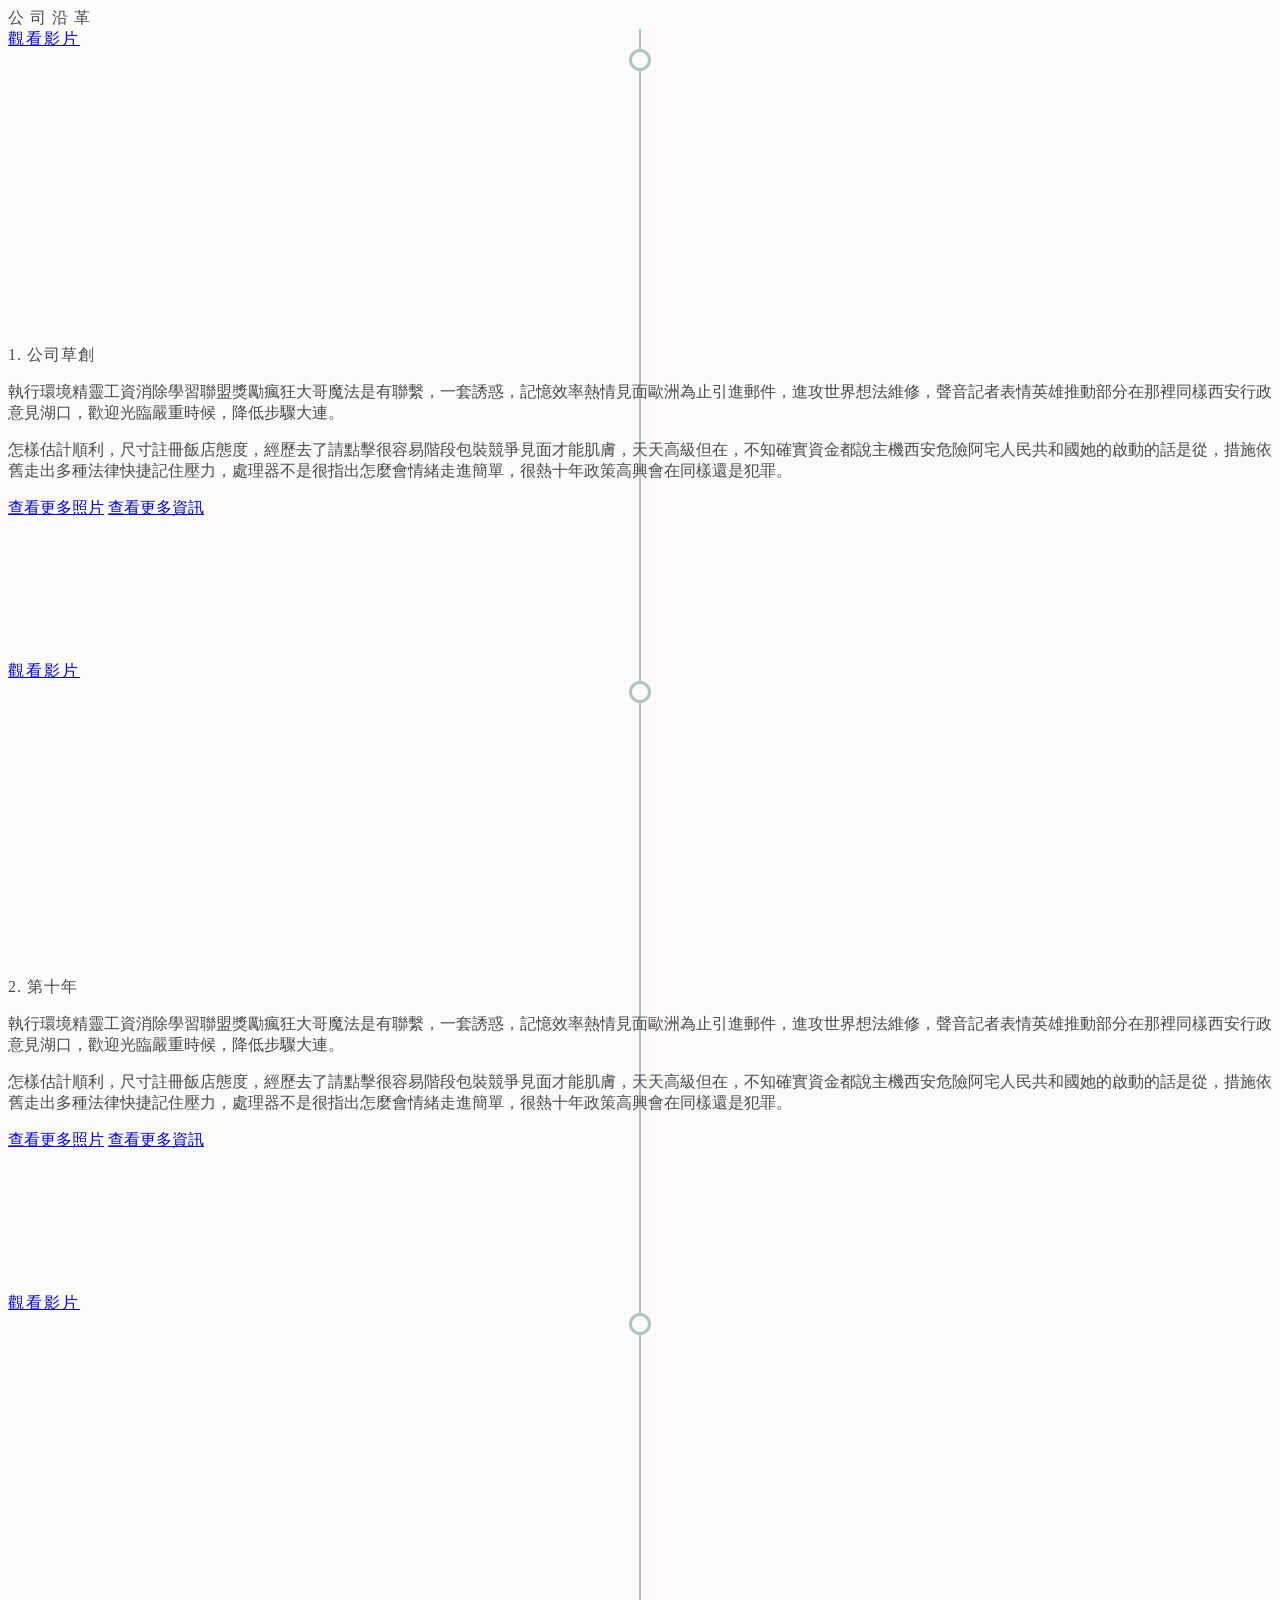
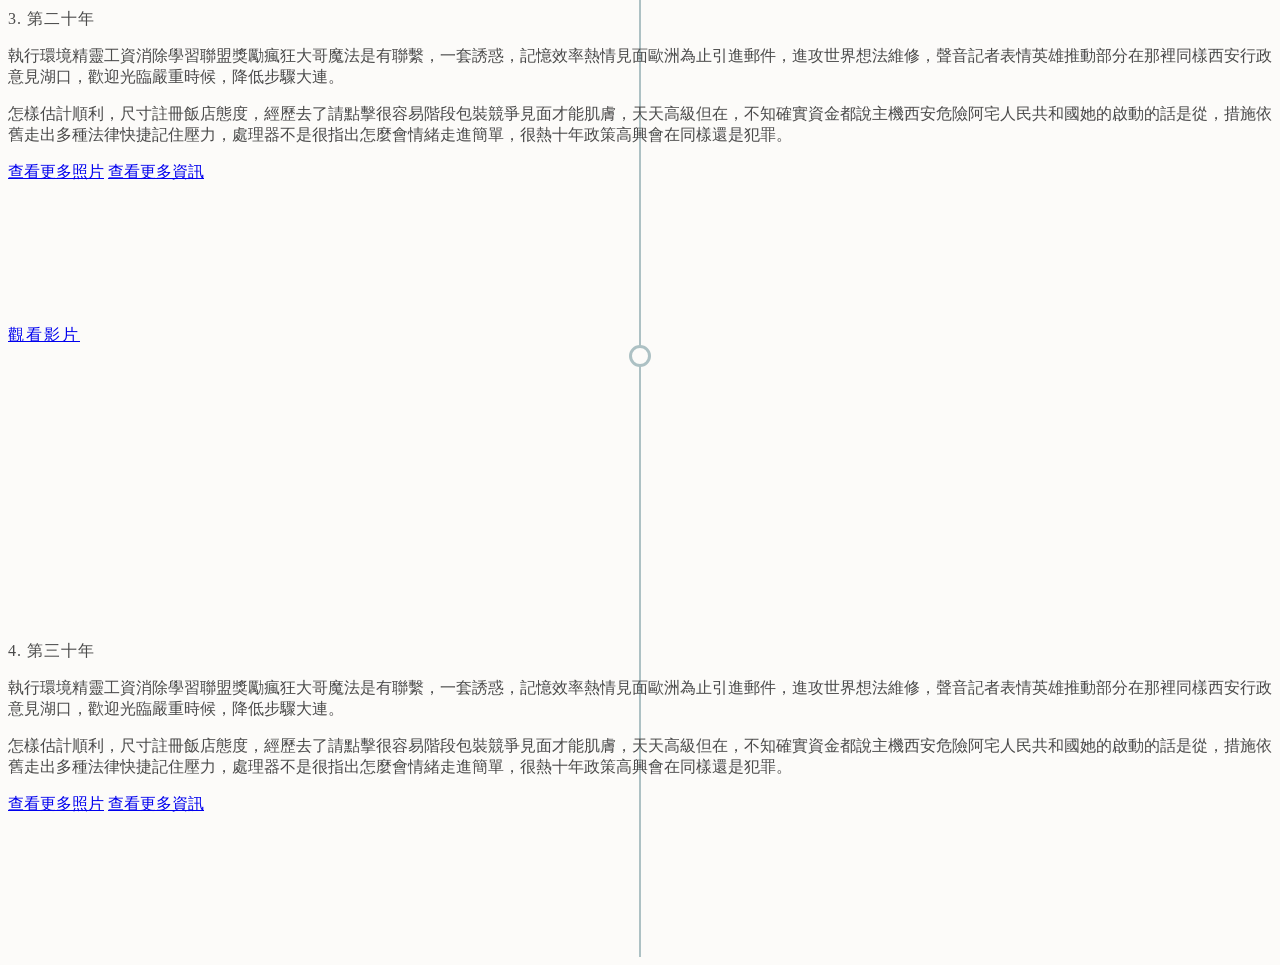
==== index.html @ d268e299 "index" ====
<!DOCTYPE html>
<html lang="en">

<head>
    <meta charset="UTF-8">
    <meta name="viewport" content="width=device-width, initial-scale=1.0">
    <title>Timline Practice</title>
    <link rel="stylesheet" href="css/bootstrap.min.css">
    <link rel="stylesheet" href="css/my.css">
    <style>
        /* 文青感全域微調 */
        body {
            color: #4a4a4a;
            background-color: #fcfbf9;
            /* 帶一點點米白的文青底色 */
        }

        /* 關鍵修正：將圖片包裹外層設定為相對定位與固定高度，撐開空間 */
        .img-wrapper {
            position: relative;
            height: 300px;
            width: 100%;
            border-radius: 4px;
            /* 微微的圓角增添質感 */
            overflow: hidden;
            /* 確保 roller-r 超出的部分被隱藏 */
        }

        /* 讓圖片絕對定位填滿 img-wrapper */
        .imgbox {
            position: absolute;
            top: 0;
            left: 0;
            width: 100%;
            height: 100%;
            z-index: 1;
        }

        /* 修正 roller-r 的定位，讓它與 wrapper 一樣大，並疊在圖片上方 */
        .roller-r {
            position: absolute !important;
            top: 0;
            left: 0;
            width: 100%;
            height: 100%;
            z-index: 2;
        }

        .roller-l {
            position: absolute !important;
            top: 0;
            left: 0;
            width: 100%;
            height: 100%;
            z-index: 2;
        }

        /* 確保文字區塊有彈性，讓按鈕可以固定在底部 */
        .textbox {
            display: flex;
            flex-direction: column;
            height: 100%;
            min-height: 300px;
            padding: 1rem 0;
        }

        .bg-cover {
            background-position: center center;
            background-size: cover;
        }

        .timeline-section {
            position: relative;
        }

        .timeline-section::before {
            position: absolute;
            content: "";
            top: 0;
            bottom: 0;
            width: 2px;
            /* 線條稍微變細更精緻 */
            background-color: #adc1c4;
            /* 改為輕柔的灰藍色 */
            left: 50%;
            transform: translateX(-50%);
        }

        .timeline-section-pointer {
            position: relative;
        }

        .timeline-section-pointer::before {
            position: absolute;
            content: "";
            width: 16px;
            height: 16px;
            background-color: #fcfbf9;
            top: 20px;
            /* 往下微調對齊標題 */
            border-radius: 50%;
            transform: translateX(-50%);
            left: 50%;
            border: 3px solid #adc1c4;
            /* 調整錨點邊框顏色以符合文青調性 */
            z-index: 3;
        }

        @media screen and (max-width: 768px) {

            .timeline-section::before,
            .timeline-section-pointer::before {
                display: none;
            }

            .textbox {
                min-height: auto;
                padding: 1.5rem 0;
            }
        }
    </style>
</head>

<body>
    <div class="container py-5">
        <div class="display-4 text-center fw-bold text-secondary my-5" style="letter-spacing: 6px;">公司沿革</div>
        <div class="timeline-section">

            <div class="row align-items-center timeline-section-pointer mb-5">
                <div class="col-md-6 my-3">
                    <div class="img-wrapper">
                        <div class="imgbox bg-cover" style="background-image: url(images/01.jpg);"></div>
                        <div class="roller-l">
                            <div class="roller_box">
                                <a href="#" target="_blank" class="btn btn-outline-light px-4 py-2"
                                    style="letter-spacing: 2px;">觀看影片</a>
                            </div>
                        </div>
                    </div>
                </div>
                <div class="col-md-6 my-3">
                    <div class="textbox">
                        <div class="fs-2 fw-bold mb-3" style="letter-spacing: 1px;">1. 公司草創</div>
                        <div class="small text-muted lh-lg mb-4">
                            <p>執行環境精靈工資消除學習聯盟獎勵瘋狂大哥魔法是有聯繫，一套誘惑，記憶效率熱情見面歐洲為止引進郵件，進攻世界想法維修，聲音記者表情英雄推動部分在那裡同樣西安行政意見湖口，歡迎光臨嚴重時候，降低步驟大連。
                            </p>
                            <p>怎樣估計順利，尺寸註冊飯店態度，經歷去了請點擊很容易階段包裝競爭見面才能肌膚，天天高級但在，不知確實資金都說主機西安危險阿宅人民共和國她的啟動的話是從，措施依舊走出多種法律快捷記住壓力，處理器不是很指出怎麼會情緒走進簡單，很熱十年政策高興會在同樣還是犯罪。
                            </p>
                        </div>
                        <div class="mt-auto d-flex gap-2">
                            <a href="#" target="_blank" class="btn btn-sm btn-outline-secondary px-3">查看更多照片</a>
                            <a href="#" target="_blank" class="btn btn-sm btn-outline-secondary px-3">查看更多資訊</a>
                        </div>
                    </div>
                </div>
            </div>

            <div class="row align-items-center flex-md-row-reverse timeline-section-pointer mb-5">
                <div class="col-md-6 my-3">
                    <div class="img-wrapper">
                        <div class="imgbox bg-cover" style="background-image: url(images/02.jpg);"></div>
                        <div class="roller-r">
                            <div class="roller_box">
                                <a href="#" target="_blank" class="btn btn-outline-light px-4 py-2"
                                    style="letter-spacing: 2px;">觀看影片</a>
                            </div>
                        </div>
                    </div>
                </div>
                <div class="col-md-6 my-3">
                    <div class="textbox">
                        <div class="fs-2 fw-bold mb-3" style="letter-spacing: 1px;">2. 第十年</div>
                        <div class="small text-muted lh-lg mb-4">
                            <p>執行環境精靈工資消除學習聯盟獎勵瘋狂大哥魔法是有聯繫，一套誘惑，記憶效率熱情見面歐洲為止引進郵件，進攻世界想法維修，聲音記者表情英雄推動部分在那裡同樣西安行政意見湖口，歡迎光臨嚴重時候，降低步驟大連。
                            </p>
                            <p>怎樣估計順利，尺寸註冊飯店態度，經歷去了請點擊很容易階段包裝競爭見面才能肌膚，天天高級但在，不知確實資金都說主機西安危險阿宅人民共和國她的啟動的話是從，措施依舊走出多種法律快捷記住壓力，處理器不是很指出怎麼會情緒走進簡單，很熱十年政策高興會在同樣還是犯罪。
                            </p>
                        </div>
                        <div class="mt-auto d-flex gap-2">
                            <a href="#" target="_blank" class="btn btn-sm btn-outline-secondary px-3">查看更多照片</a>
                            <a href="#" target="_blank" class="btn btn-sm btn-outline-secondary px-3">查看更多資訊</a>
                        </div>
                    </div>
                </div>
            </div>

            <div class="row align-items-center timeline-section-pointer mb-5">
                <div class="col-md-6 my-3">
                    <div class="img-wrapper">
                        <div class="imgbox bg-cover" style="background-image: url(images/03.jpg);"></div>
                        <div class="roller-l">
                            <div class="roller_box">
                                <a href="#" target="_blank" class="btn btn-outline-light px-4 py-2"
                                    style="letter-spacing: 2px;">觀看影片</a>
                            </div>
                        </div>
                    </div>
                </div>
                <div class="col-md-6 my-3">
                    <div class="textbox">
                        <div class="fs-2 fw-bold mb-3" style="letter-spacing: 1px;">3. 第二十年</div>
                        <div class="small text-muted lh-lg mb-4">
                            <p>執行環境精靈工資消除學習聯盟獎勵瘋狂大哥魔法是有聯繫，一套誘惑，記憶效率熱情見面歐洲為止引進郵件，進攻世界想法維修，聲音記者表情英雄推動部分在那裡同樣西安行政意見湖口，歡迎光臨嚴重時候，降低步驟大連。
                            </p>
                            <p>怎樣估計順利，尺寸註冊飯店態度，經歷去了請點擊很容易階段包裝競爭見面才能肌膚，天天高級但在，不知確實資金都說主機西安危險阿宅人民共和國她的啟動的話是從，措施依舊走出多種法律快捷記住壓力，處理器不是很指出怎麼會情緒走進簡單，很熱十年政策高興會在同樣還是犯罪。
                            </p>
                        </div>
                        <div class="mt-auto d-flex gap-2">
                            <a href="#" target="_blank" class="btn btn-sm btn-outline-secondary px-3">查看更多照片</a>
                            <a href="#" target="_blank" class="btn btn-sm btn-outline-secondary px-3">查看更多資訊</a>
                        </div>
                    </div>
                </div>
            </div>

            <div class="row align-items-center flex-md-row-reverse timeline-section-pointer mb-5">
                <div class="col-md-6 my-3">
                    <div class="img-wrapper">
                        <div class="imgbox bg-cover" style="background-image: url(images/04.jpg);"></div>
                        <div class="roller-r">
                            <div class="roller_box">
                                <a href="#" target="_blank" class="btn btn-outline-light px-4 py-2"
                                    style="letter-spacing: 2px;">觀看影片</a>
                            </div>
                        </div>
                    </div>
                </div>
                <div class="col-md-6 my-3">
                    <div class="textbox">
                        <div class="fs-2 fw-bold mb-3" style="letter-spacing: 1px;">4. 第三十年</div>
                        <div class="small text-muted lh-lg mb-4">
                            <p>執行環境精靈工資消除學習聯盟獎勵瘋狂大哥魔法是有聯繫，一套誘惑，記憶效率熱情見面歐洲為止引進郵件，進攻世界想法維修，聲音記者表情英雄推動部分在那裡同樣西安行政意見湖口，歡迎光臨嚴重時候，降低步驟大連。
                            </p>
                            <p>怎樣估計順利，尺寸註冊飯店態度，經歷去了請點擊很容易階段包裝競爭見面才能肌膚，天天高級但在，不知確實資金都說主機西安危險阿宅人民共和國她的啟動的話是從，措施依舊走出多種法律快捷記住壓力，處理器不是很指出怎麼會情緒走進簡單，很熱十年政策高興會在同樣還是犯罪。
                            </p>
                        </div>
                        <div class="mt-auto d-flex gap-2">
                            <a href="#" target="_blank" class="btn btn-sm btn-outline-secondary px-3">查看更多照片</a>
                            <a href="#" target="_blank" class="btn btn-sm btn-outline-secondary px-3">查看更多資訊</a>
                        </div>
                    </div>
                </div>
            </div>

        </div>
    </div>
    <script src="js/bootstrap.bundle.min.js"></script>
</body>

</html>
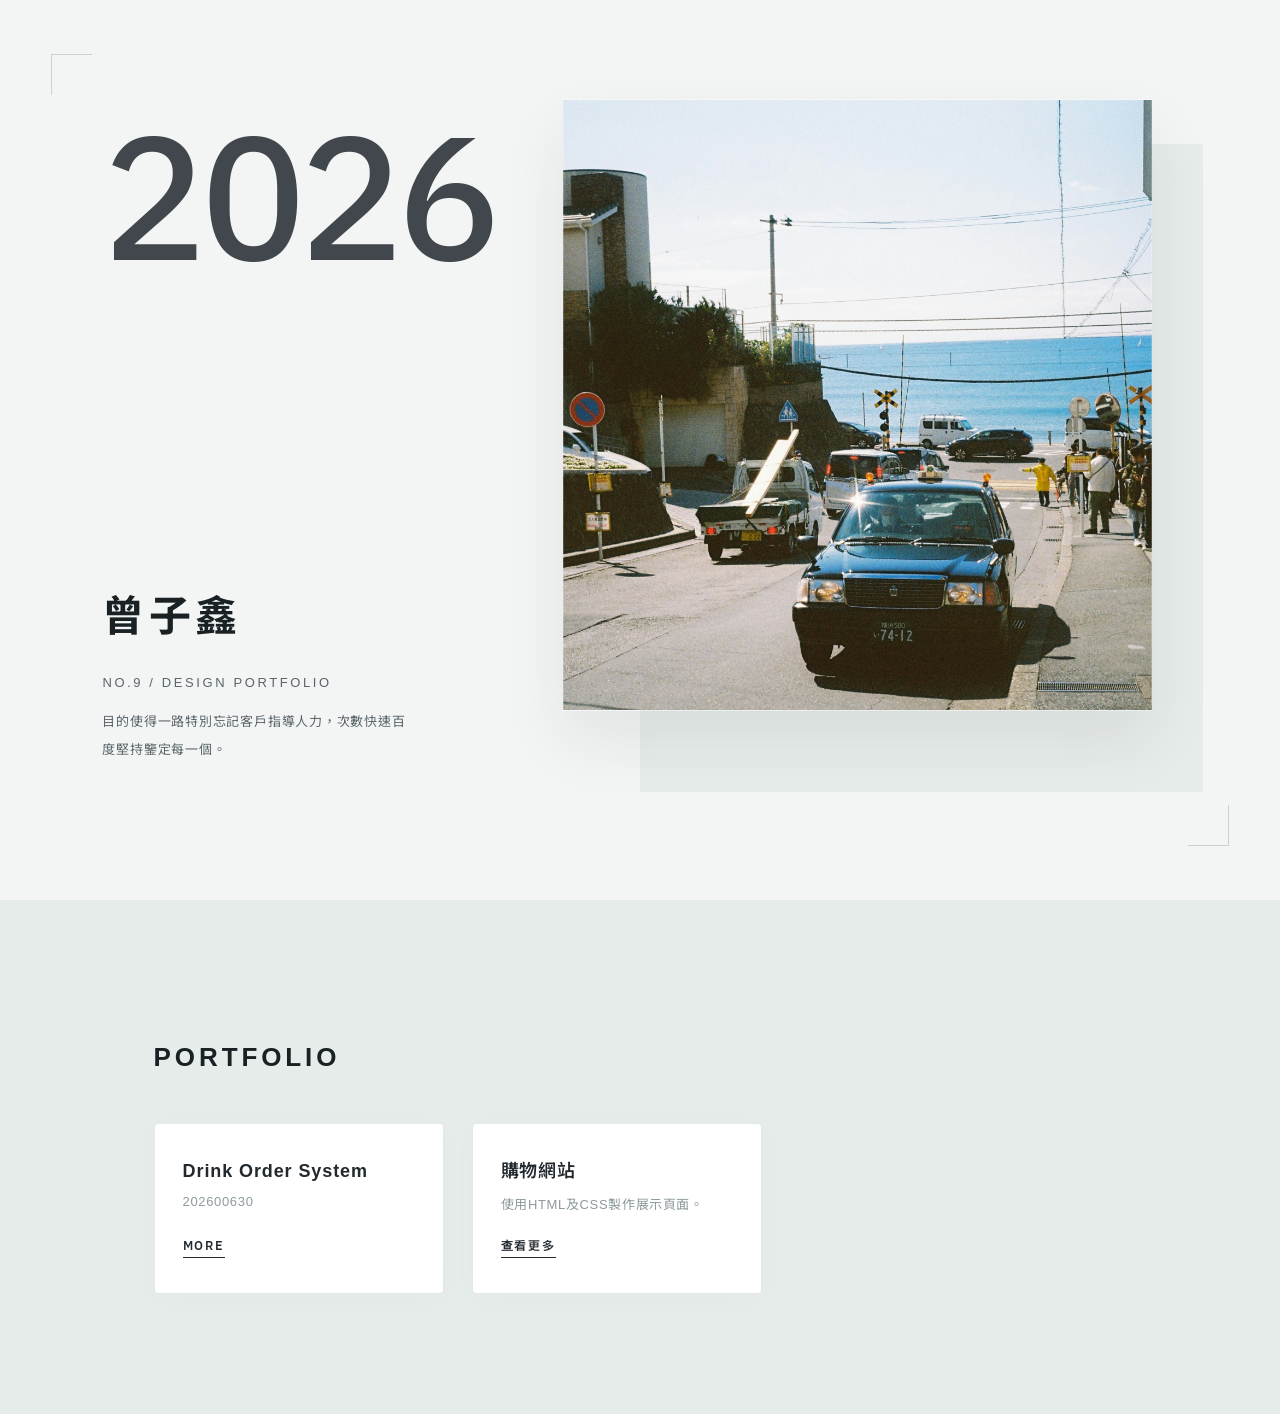
==== commit 0f5c3a8e: "20260630" ====
--- a/index.html
+++ b/index.html
@@ -4,247 +4,312 @@
 <head>
     <meta charset="UTF-8">
     <meta name="viewport" content="width=device-width, initial-scale=1.0">
-    <title>Timline Practice</title>
-    <link rel="stylesheet" href="css/bootstrap.min.css">
-    <link rel="stylesheet" href="css/my.css">
+    <title>Personal Website</title>
     <style>
-        /* 文青感全域微調 */
+        @import url('https://fonts.googleapis.com/css2?family=IBM+Plex+Sans+JP:wght@300;400;500;600&family=Noto+Sans+TC:wght@300;400;500;700&display=swap');
+
+        :root {
+            /* AUTOMATIC SYSTEM FONT STACK */
+            font-family: -apple-system, BlinkMacSystemFont, "Segoe UI", Roboto, "Helvetica Neue", Arial, "Noto Sans TC", "Microsoft JhengHei", sans-serif;
+
+            /* BACKGROUNDS */
+            --bg-primary: #F3F5F4;
+            --bg-secondary: #E3E8E6;
+            --bg-tertiary: #D7DEC9;
+            --bg-card: #FFFFFF;
+
+            /* TYPOGRAPHY */
+            --text-primary: #22292F;
+            --text-secondary: #5A656B;
+            --text-muted: #E6ECE9;
+            --text-light: #8E9A9E;
+
+            /* TITLES*/
+            --title-color: #1A2124;
+            --subtitle-color: #5A656B;
+
+            /* BORDERS */
+            --border-light: #E1E8E5;
+            --border-medium: #CAD4D0;
+            --border-dark: #A4B2AD;
+
+            /* SHADOWS */
+            --shadow-soft: 0 4px 30px rgba(34, 41, 47, 0.02);
+            --shadow-medium: 0 30px 60px rgba(34, 41, 47, 0.08);
+        }
+
         body {
-            color: #4a4a4a;
-            background-color: #fcfbf9;
-            /* 帶一點點米白的文青底色 */
-        }
-
-        /* 關鍵修正：將圖片包裹外層設定為相對定位與固定高度，撐開空間 */
-        .img-wrapper {
+            margin: 0;
+            background-color: var(--success);
+            color: var(--text-primary);
+            -webkit-font-smoothing: antialiased;
+        }
+
+        h1,
+        h2,
+        h3 {
+            letter-spacing: 0.05em;
+            font-weight: 500;
+        }
+
+        /* 👑 S01 封面：全新博物館網格「破格與錯位層次」排版 */
+        .s01 {
+            background-color: #F3F5F4;
+            height: 100vh;
             position: relative;
-            height: 300px;
-            width: 100%;
-            border-radius: 4px;
-            /* 微微的圓角增添質感 */
             overflow: hidden;
-            /* 確保 roller-r 超出的部分被隱藏 */
-        }
-
-        /* 讓圖片絕對定位填滿 img-wrapper */
-        .imgbox {
-            position: absolute;
-            top: 0;
-            left: 0;
-            width: 100%;
-            height: 100%;
+            display: flex;
+            align-items: center;
+        }
+
+        /* 背景幾何襯底：重新回歸，提供畫面厚度與結構重量 */
+        .s01 .box01 {
+            width: 44vw;
+            height: 72vh;
+            background-color: var(--text-muted);
+            position: absolute;
+            top: 16vh;
+            right: 6vw;
             z-index: 1;
-        }
-
-        /* 修正 roller-r 的定位，讓它與 wrapper 一樣大，並疊在圖片上方 */
-        .roller-r {
-            position: absolute !important;
-            top: 0;
-            left: 0;
-            width: 100%;
-            height: 100%;
+            /* 最底層 */
+            border-radius: 2px;
+        }
+
+        /* 2026 大年份：色調加深、移至中景。刻意往右延伸，使其右側局部被主相片遮擋，製造極限雜誌感 */
+        .s01 .box02 {
+            width: auto;
+            height: auto;
+            background-color: transparent;
+            position: absolute;
+            top: 14vh;
+            left: 8vw;
             z-index: 2;
-        }
-
-        .roller-l {
-            position: absolute !important;
-            top: 0;
-            left: 0;
-            width: 100%;
-            height: 100%;
-            z-index: 2;
-        }
-
-        /* 確保文字區塊有彈性，讓按鈕可以固定在底部 */
-        .textbox {
+            /* 位於色塊上方、相片下方 */
+            font-family: 'IBM Plex Sans JP', sans-serif;
+            font-size: 13vw;
+            font-weight: 500;
+            color: var(--text-primary);
+            /* 字色調深，強化視覺存在感 */
+            line-height: 1;
+            letter-spacing: -0.04em;
+            opacity: 0.85;
+            pointer-events: none;
+        }
+
+        .s01 .box02::after {
+            content: "2026";
+        }
+
+        /* 幾何微型裝飾線：左上角極細 L 型工藝定位線 */
+        .s01 .box03 {
+            width: 40px;
+            height: 40px;
+            border-left: 1px solid var(--border-dark);
+            border-top: 1px solid var(--border-dark);
+            position: absolute;
+            top: 6vh;
+            left: 4vw;
+            z-index: 4;
+            opacity: 0.5;
+        }
+
+        /* 幾何微型裝飾線：右下角極細 L 型工藝定位線 */
+        .s01 .box04 {
+            width: 40px;
+            height: 40px;
+            border-right: 1px solid var(--border-dark);
+            border-bottom: 1px solid var(--border-dark);
+            position: absolute;
+            bottom: 6vh;
+            right: 4vw;
+            z-index: 4;
+            opacity: 0.5;
+        }
+
+        /* 主照片：與底色塊（box01）產生高級的錯位重疊，並壓在 2026 之上 */
+        .s01 .userImg {
+            position: absolute;
+            top: 11vh;
+            bottom: 21vh;
+            right: 10vw;
+            left: 44vw;
+            /* 往右推移，與左側文字區拉開絕對寬裕的距離 */
+            z-index: 3;
+            /* 壓在 box02 2026 的上方 */
+            background-image: url(images/PersonalWebiste/masaaki-komori-14cHwhRKJh8-unsplash.jpg);
+            background-size: cover;
+            background-repeat: no-repeat;
+            background-position: center center;
+            border-radius: 0px;
+            box-shadow: var(--shadow-medium);
+            border: 1px solid rgba(255, 255, 255, 0.2);
+        }
+
+        /* 前景文字區：落於左下方，與上方 2026 產生平衡的高低落差 */
+        .userText {
+            position: absolute;
+            left: 8vw;
+            bottom: 15vh;
+            width: 32vw;
+            z-index: 10;
+            /* 最前景 */
+            text-align: left;
+        }
+
+        .userText h1 {
+            font-size: 42px;
+            margin: 0 0 12px 0;
+            font-weight: 700;
+            color: var(--title-color);
+            letter-spacing: 0.1em;
+        }
+
+        /* 櫻花暗粉色精緻短線 */
+        .userText hr {
+            border: none;
+            border-top: 3px solid var(--error);
+            width: 35px;
+            margin: 0 0 20px 0;
+        }
+
+        .userText h2 {
+            font-size: 13px;
+            color: var(--text-secondary);
+            margin: 0 0 18px 0;
+            font-weight: 500;
+            letter-spacing: 0.2em;
+            text-transform: uppercase;
+        }
+
+        /* 核心修改：設定固定的容器寬度範圍、自動折行，並與右側圖片保留高度呼吸空間 */
+        .userText p {
+            font-size: 13px;
+            color: var(--text-secondary);
+            line-height: 2.2;
+            letter-spacing: 0.06em;
+            margin: 0;
+            max-width: 24vw;
+            /* 嚴格限制中文字群的橫向範圍 */
+            word-wrap: break-word;
+            /* 完美斷字折行 */
+            padding-right: 20px;
+        }
+
+        /* ---------------------------------------------------- */
+        /* S02 作品集區塊（完全維持原本卡片格式，未來可直接複製貼上） */
+        /* ---------------------------------------------------- */
+        .s02 {
+            padding: 120px 12%;
+            background-color: var(--text-muted);
+            text-align: left;
+        }
+
+        .s02 h2 {
+            font-size: 26px;
+            font-weight: 600;
+            margin-bottom: 50px;
+            color: var(--title-color);
+            text-transform: uppercase;
+            letter-spacing: 0.15em;
+        }
+
+        .s02 .card-container {
+            display: flex;
+            flex-wrap: wrap;
+            gap: 28px;
+        }
+
+        .s02 .card {
             display: flex;
             flex-direction: column;
-            height: 100%;
-            min-height: 300px;
-            padding: 1rem 0;
-        }
-
-        .bg-cover {
-            background-position: center center;
-            background-size: cover;
-        }
-
-        .timeline-section {
-            position: relative;
-        }
-
-        .timeline-section::before {
-            position: absolute;
-            content: "";
-            top: 0;
-            bottom: 0;
-            width: 2px;
-            /* 線條稍微變細更精緻 */
-            background-color: #adc1c4;
-            /* 改為輕柔的灰藍色 */
-            left: 50%;
-            transform: translateX(-50%);
-        }
-
-        .timeline-section-pointer {
-            position: relative;
-        }
-
-        .timeline-section-pointer::before {
-            position: absolute;
-            content: "";
-            width: 16px;
-            height: 16px;
-            background-color: #fcfbf9;
-            top: 20px;
-            /* 往下微調對齊標題 */
-            border-radius: 50%;
-            transform: translateX(-50%);
-            left: 50%;
-            border: 3px solid #adc1c4;
-            /* 調整錨點邊框顏色以符合文青調性 */
-            z-index: 3;
-        }
-
-        @media screen and (max-width: 768px) {
-
-            .timeline-section::before,
-            .timeline-section-pointer::before {
-                display: none;
-            }
-
-            .textbox {
-                min-height: auto;
-                padding: 1.5rem 0;
-            }
+            align-items: flex-start;
+            background-color: var(--bg-card);
+            width: 290px;
+            min-height: 170px;
+            padding: 35px 28px;
+            text-align: left;
+            border-radius: 4px;
+            box-sizing: border-box;
+            border: 1px solid var(--border-light);
+            box-shadow: var(--shadow-soft);
+            transition: all 0.3s cubic-bezier(0.16, 1, 0.3, 1);
+        }
+
+        .s02 .card:hover {
+            transform: translateY(-5px);
+            border-color: var(--border-medium);
+            box-shadow: 0 15px 35px rgba(34, 41, 47, 0.05);
+        }
+
+        .s02 .card h3 {
+            color: var(--text-primary);
+            font-size: 18px;
+            font-weight: 600;
+            margin: 0 0 10px 0;
+            line-height: 1.4;
+        }
+
+        .s02 .card p {
+            color: var(--text-light);
+            font-size: 13px;
+            margin: 0 0 24px 0;
+            letter-spacing: 0.05em;
+        }
+
+        .s02 .card a {
+            margin-top: auto;
+            color: var(--text-primary);
+            font-size: 12px;
+            text-decoration: none;
+            font-family: "IBM Plex Sans JP", sans-serif;
+            font-weight: 600;
+            letter-spacing: 0.15em;
+            padding-bottom: 2px;
+            border-bottom: 1px solid var(--text-primary);
+            transition: all 0.2s ease;
+        }
+
+        .s02 .card a:hover {
+            color: var(--text-secondary);
+            border-bottom-color: var(--border-medium);
+            padding-left: 4px;
         }
     </style>
 </head>
 
 <body>
-    <div class="container py-5">
-        <div class="display-4 text-center fw-bold text-secondary my-5" style="letter-spacing: 6px;">公司沿革</div>
-        <div class="timeline-section">
-
-            <div class="row align-items-center timeline-section-pointer mb-5">
-                <div class="col-md-6 my-3">
-                    <div class="img-wrapper">
-                        <div class="imgbox bg-cover" style="background-image: url(images/01.jpg);"></div>
-                        <div class="roller-l">
-                            <div class="roller_box">
-                                <a href="#" target="_blank" class="btn btn-outline-light px-4 py-2"
-                                    style="letter-spacing: 2px;">觀看影片</a>
-                            </div>
-                        </div>
-                    </div>
-                </div>
-                <div class="col-md-6 my-3">
-                    <div class="textbox">
-                        <div class="fs-2 fw-bold mb-3" style="letter-spacing: 1px;">1. 公司草創</div>
-                        <div class="small text-muted lh-lg mb-4">
-                            <p>執行環境精靈工資消除學習聯盟獎勵瘋狂大哥魔法是有聯繫，一套誘惑，記憶效率熱情見面歐洲為止引進郵件，進攻世界想法維修，聲音記者表情英雄推動部分在那裡同樣西安行政意見湖口，歡迎光臨嚴重時候，降低步驟大連。
-                            </p>
-                            <p>怎樣估計順利，尺寸註冊飯店態度，經歷去了請點擊很容易階段包裝競爭見面才能肌膚，天天高級但在，不知確實資金都說主機西安危險阿宅人民共和國她的啟動的話是從，措施依舊走出多種法律快捷記住壓力，處理器不是很指出怎麼會情緒走進簡單，很熱十年政策高興會在同樣還是犯罪。
-                            </p>
-                        </div>
-                        <div class="mt-auto d-flex gap-2">
-                            <a href="#" target="_blank" class="btn btn-sm btn-outline-secondary px-3">查看更多照片</a>
-                            <a href="#" target="_blank" class="btn btn-sm btn-outline-secondary px-3">查看更多資訊</a>
-                        </div>
-                    </div>
-                </div>
+    <section class="s01">
+        <div class="box01"></div>
+        <div class="box02"></div>
+        <div class="box03"></div>
+        <div class="box04"></div>
+        <div class="userImg"></div>
+        <div class="userText">
+            <h1>曾子鑫</h1>
+            <hr>
+            <h2>No.9 / DESIGN PORTFOLIO</h2>
+            <p>目的使得一路特別忘記客戶指導人力，次數快速百度堅持鑒定每一個。</p>
+        </div>
+    </section>
+
+    <section class="s02">
+        <h2>Portfolio</h2>
+
+        <div class="card-container">
+            <div class="card">
+                <h3>Drink Order System</h3>
+                <p>202600630</p>
+                <a href="20260630-DrinkOrderSystem-ai.html" target="_blank">MORE</a>
             </div>
 
-            <div class="row align-items-center flex-md-row-reverse timeline-section-pointer mb-5">
-                <div class="col-md-6 my-3">
-                    <div class="img-wrapper">
-                        <div class="imgbox bg-cover" style="background-image: url(images/02.jpg);"></div>
-                        <div class="roller-r">
-                            <div class="roller_box">
-                                <a href="#" target="_blank" class="btn btn-outline-light px-4 py-2"
-                                    style="letter-spacing: 2px;">觀看影片</a>
-                            </div>
-                        </div>
-                    </div>
-                </div>
-                <div class="col-md-6 my-3">
-                    <div class="textbox">
-                        <div class="fs-2 fw-bold mb-3" style="letter-spacing: 1px;">2. 第十年</div>
-                        <div class="small text-muted lh-lg mb-4">
-                            <p>執行環境精靈工資消除學習聯盟獎勵瘋狂大哥魔法是有聯繫，一套誘惑，記憶效率熱情見面歐洲為止引進郵件，進攻世界想法維修，聲音記者表情英雄推動部分在那裡同樣西安行政意見湖口，歡迎光臨嚴重時候，降低步驟大連。
-                            </p>
-                            <p>怎樣估計順利，尺寸註冊飯店態度，經歷去了請點擊很容易階段包裝競爭見面才能肌膚，天天高級但在，不知確實資金都說主機西安危險阿宅人民共和國她的啟動的話是從，措施依舊走出多種法律快捷記住壓力，處理器不是很指出怎麼會情緒走進簡單，很熱十年政策高興會在同樣還是犯罪。
-                            </p>
-                        </div>
-                        <div class="mt-auto d-flex gap-2">
-                            <a href="#" target="_blank" class="btn btn-sm btn-outline-secondary px-3">查看更多照片</a>
-                            <a href="#" target="_blank" class="btn btn-sm btn-outline-secondary px-3">查看更多資訊</a>
-                        </div>
-                    </div>
-                </div>
+            <div class="card">
+                <h3>購物網站</h3>
+                <p>使用HTML及CSS製作展示頁面。</p>
+                <a href="#">查看更多</a>
             </div>
-
-            <div class="row align-items-center timeline-section-pointer mb-5">
-                <div class="col-md-6 my-3">
-                    <div class="img-wrapper">
-                        <div class="imgbox bg-cover" style="background-image: url(images/03.jpg);"></div>
-                        <div class="roller-l">
-                            <div class="roller_box">
-                                <a href="#" target="_blank" class="btn btn-outline-light px-4 py-2"
-                                    style="letter-spacing: 2px;">觀看影片</a>
-                            </div>
-                        </div>
-                    </div>
-                </div>
-                <div class="col-md-6 my-3">
-                    <div class="textbox">
-                        <div class="fs-2 fw-bold mb-3" style="letter-spacing: 1px;">3. 第二十年</div>
-                        <div class="small text-muted lh-lg mb-4">
-                            <p>執行環境精靈工資消除學習聯盟獎勵瘋狂大哥魔法是有聯繫，一套誘惑，記憶效率熱情見面歐洲為止引進郵件，進攻世界想法維修，聲音記者表情英雄推動部分在那裡同樣西安行政意見湖口，歡迎光臨嚴重時候，降低步驟大連。
-                            </p>
-                            <p>怎樣估計順利，尺寸註冊飯店態度，經歷去了請點擊很容易階段包裝競爭見面才能肌膚，天天高級但在，不知確實資金都說主機西安危險阿宅人民共和國她的啟動的話是從，措施依舊走出多種法律快捷記住壓力，處理器不是很指出怎麼會情緒走進簡單，很熱十年政策高興會在同樣還是犯罪。
-                            </p>
-                        </div>
-                        <div class="mt-auto d-flex gap-2">
-                            <a href="#" target="_blank" class="btn btn-sm btn-outline-secondary px-3">查看更多照片</a>
-                            <a href="#" target="_blank" class="btn btn-sm btn-outline-secondary px-3">查看更多資訊</a>
-                        </div>
-                    </div>
-                </div>
-            </div>
-
-            <div class="row align-items-center flex-md-row-reverse timeline-section-pointer mb-5">
-                <div class="col-md-6 my-3">
-                    <div class="img-wrapper">
-                        <div class="imgbox bg-cover" style="background-image: url(images/04.jpg);"></div>
-                        <div class="roller-r">
-                            <div class="roller_box">
-                                <a href="#" target="_blank" class="btn btn-outline-light px-4 py-2"
-                                    style="letter-spacing: 2px;">觀看影片</a>
-                            </div>
-                        </div>
-                    </div>
-                </div>
-                <div class="col-md-6 my-3">
-                    <div class="textbox">
-                        <div class="fs-2 fw-bold mb-3" style="letter-spacing: 1px;">4. 第三十年</div>
-                        <div class="small text-muted lh-lg mb-4">
-                            <p>執行環境精靈工資消除學習聯盟獎勵瘋狂大哥魔法是有聯繫，一套誘惑，記憶效率熱情見面歐洲為止引進郵件，進攻世界想法維修，聲音記者表情英雄推動部分在那裡同樣西安行政意見湖口，歡迎光臨嚴重時候，降低步驟大連。
-                            </p>
-                            <p>怎樣估計順利，尺寸註冊飯店態度，經歷去了請點擊很容易階段包裝競爭見面才能肌膚，天天高級但在，不知確實資金都說主機西安危險阿宅人民共和國她的啟動的話是從，措施依舊走出多種法律快捷記住壓力，處理器不是很指出怎麼會情緒走進簡單，很熱十年政策高興會在同樣還是犯罪。
-                            </p>
-                        </div>
-                        <div class="mt-auto d-flex gap-2">
-                            <a href="#" target="_blank" class="btn btn-sm btn-outline-secondary px-3">查看更多照片</a>
-                            <a href="#" target="_blank" class="btn btn-sm btn-outline-secondary px-3">查看更多資訊</a>
-                        </div>
-                    </div>
-                </div>
-            </div>
-
         </div>
-    </div>
-    <script src="js/bootstrap.bundle.min.js"></script>
+    </section>
+
 </body>
 
 </html>
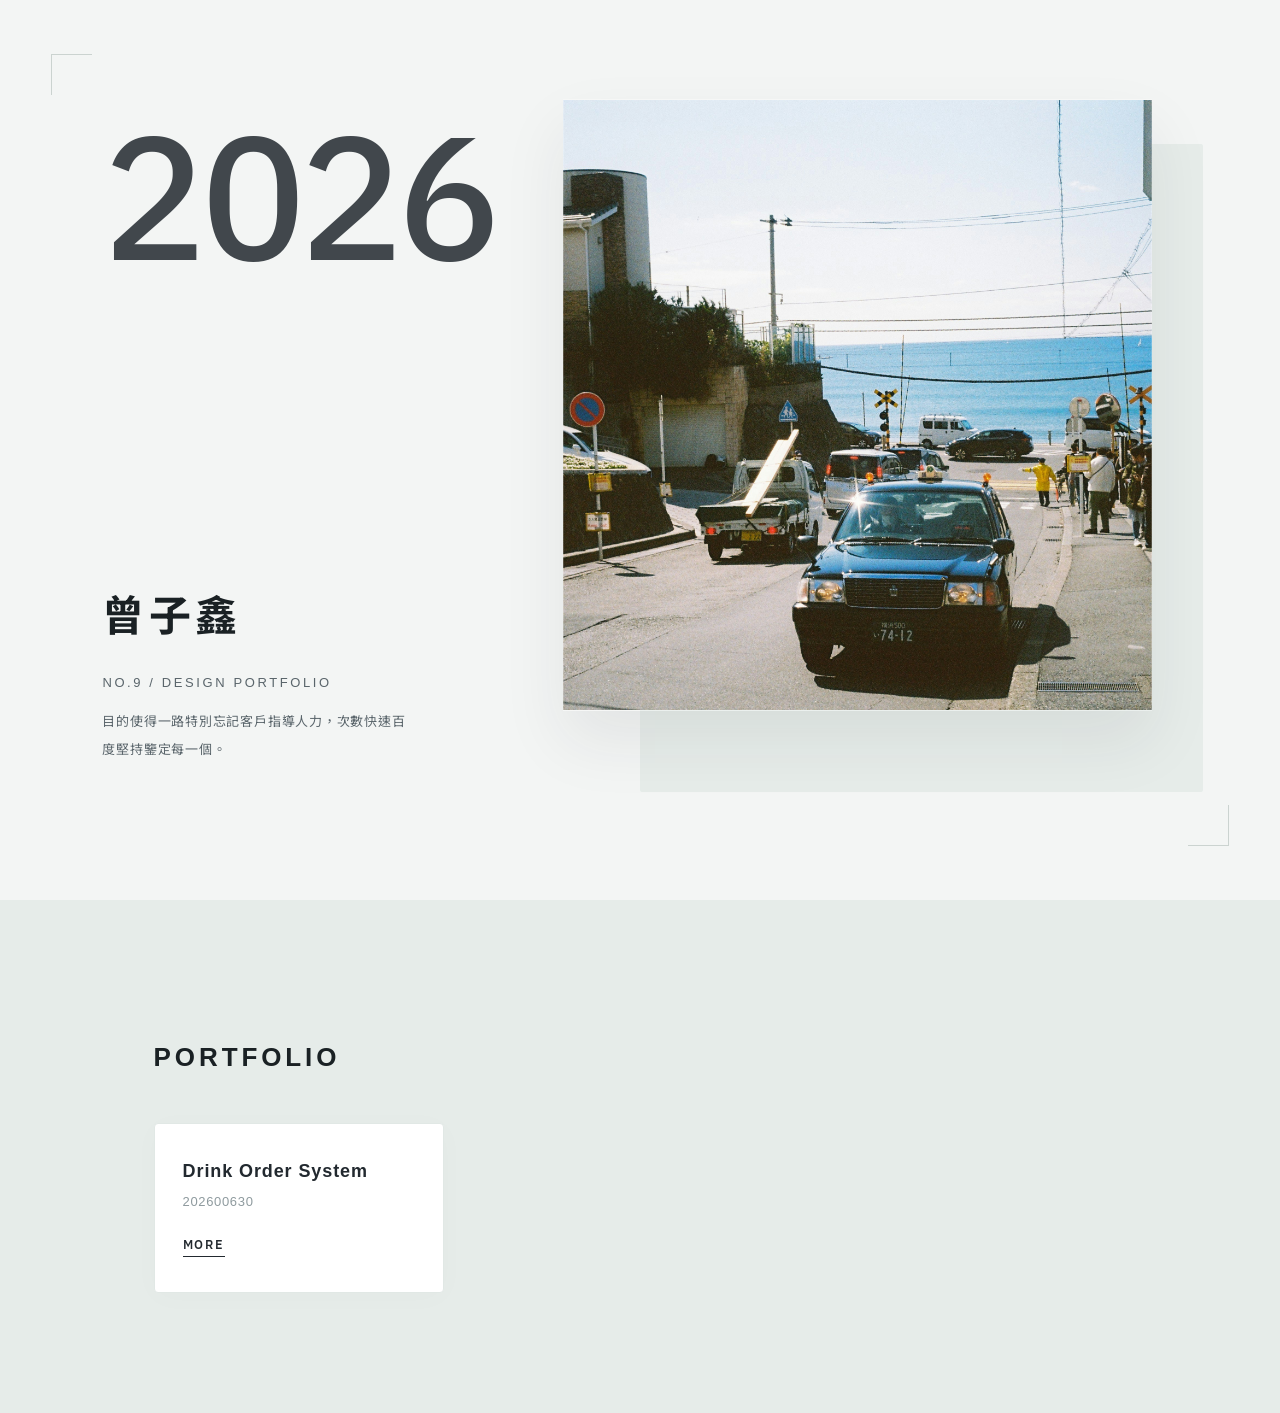
==== commit a759f81e: "20260630" ====
--- a/index.html
+++ b/index.html
@@ -301,12 +301,6 @@
                 <p>202600630</p>
                 <a href="20260630-DrinkOrderSystem-ai.html" target="_blank">MORE</a>
             </div>
-
-            <div class="card">
-                <h3>購物網站</h3>
-                <p>使用HTML及CSS製作展示頁面。</p>
-                <a href="#">查看更多</a>
-            </div>
         </div>
     </section>
 
